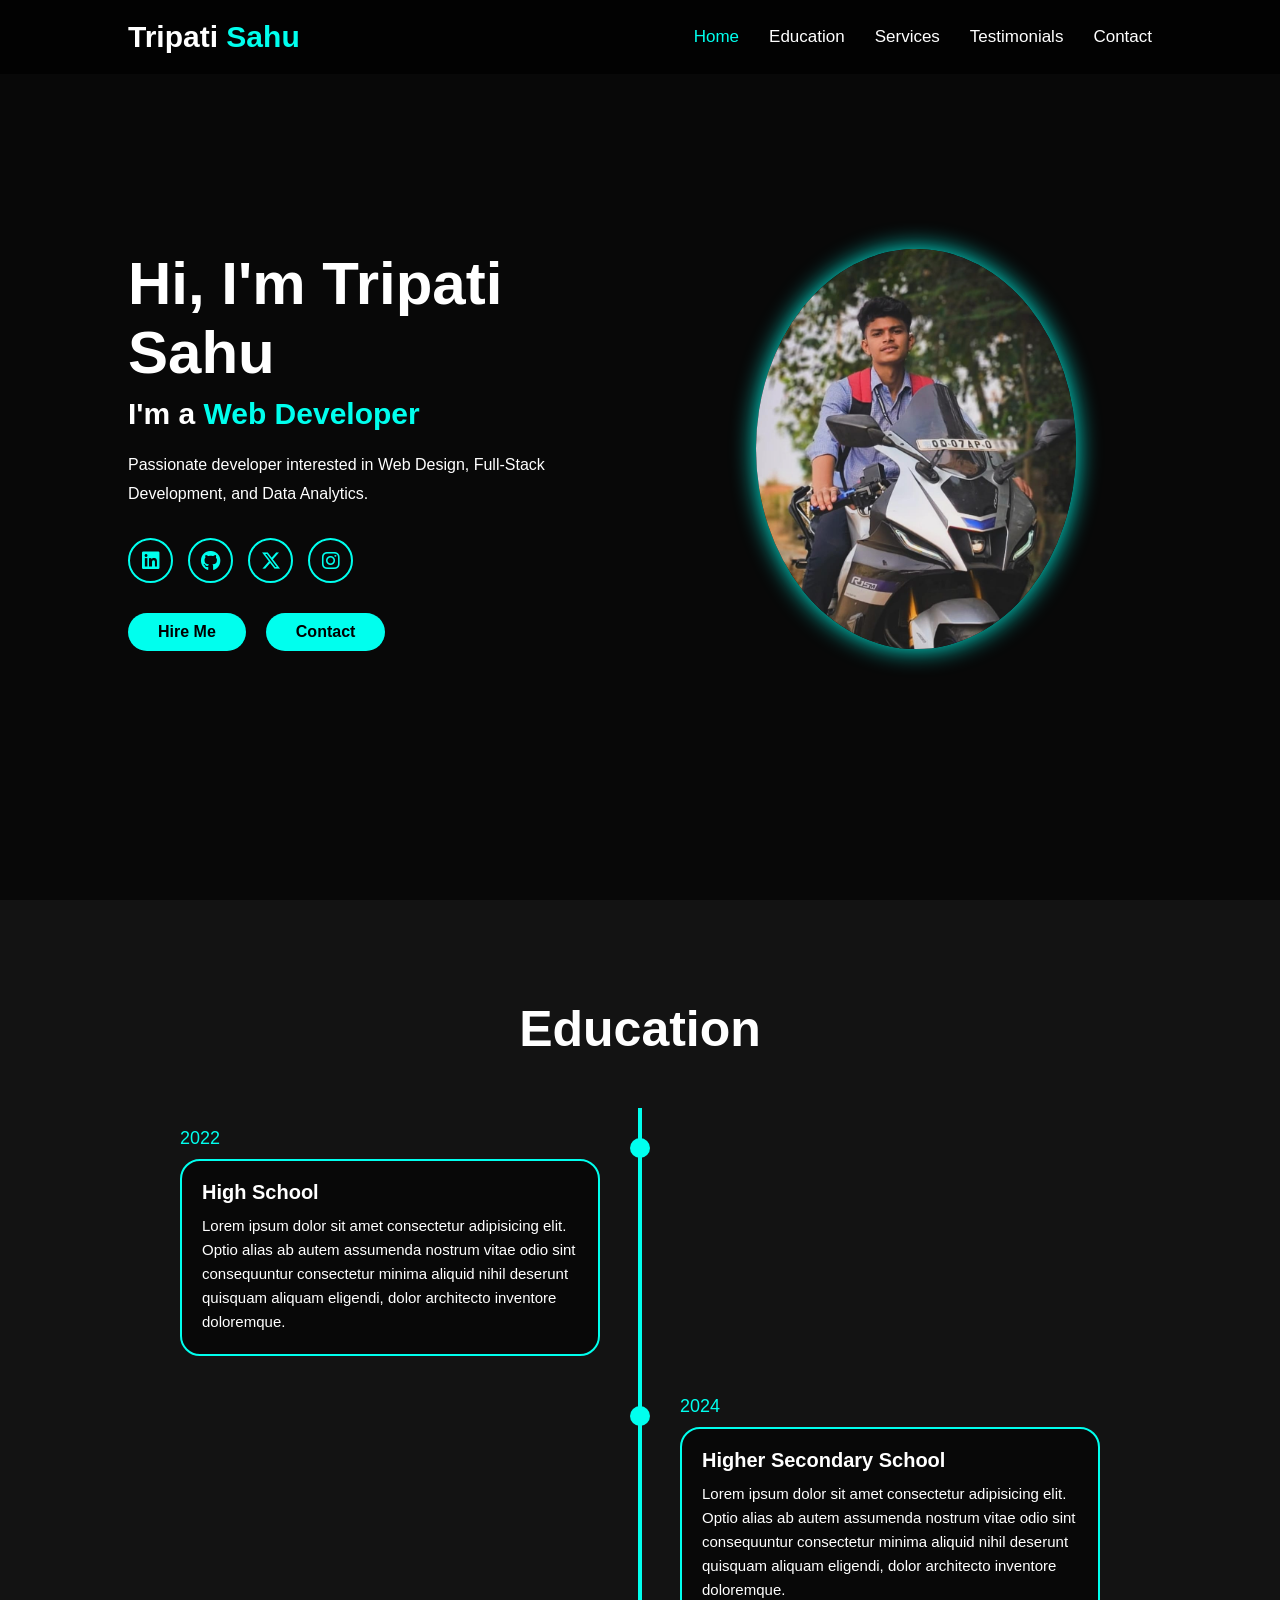
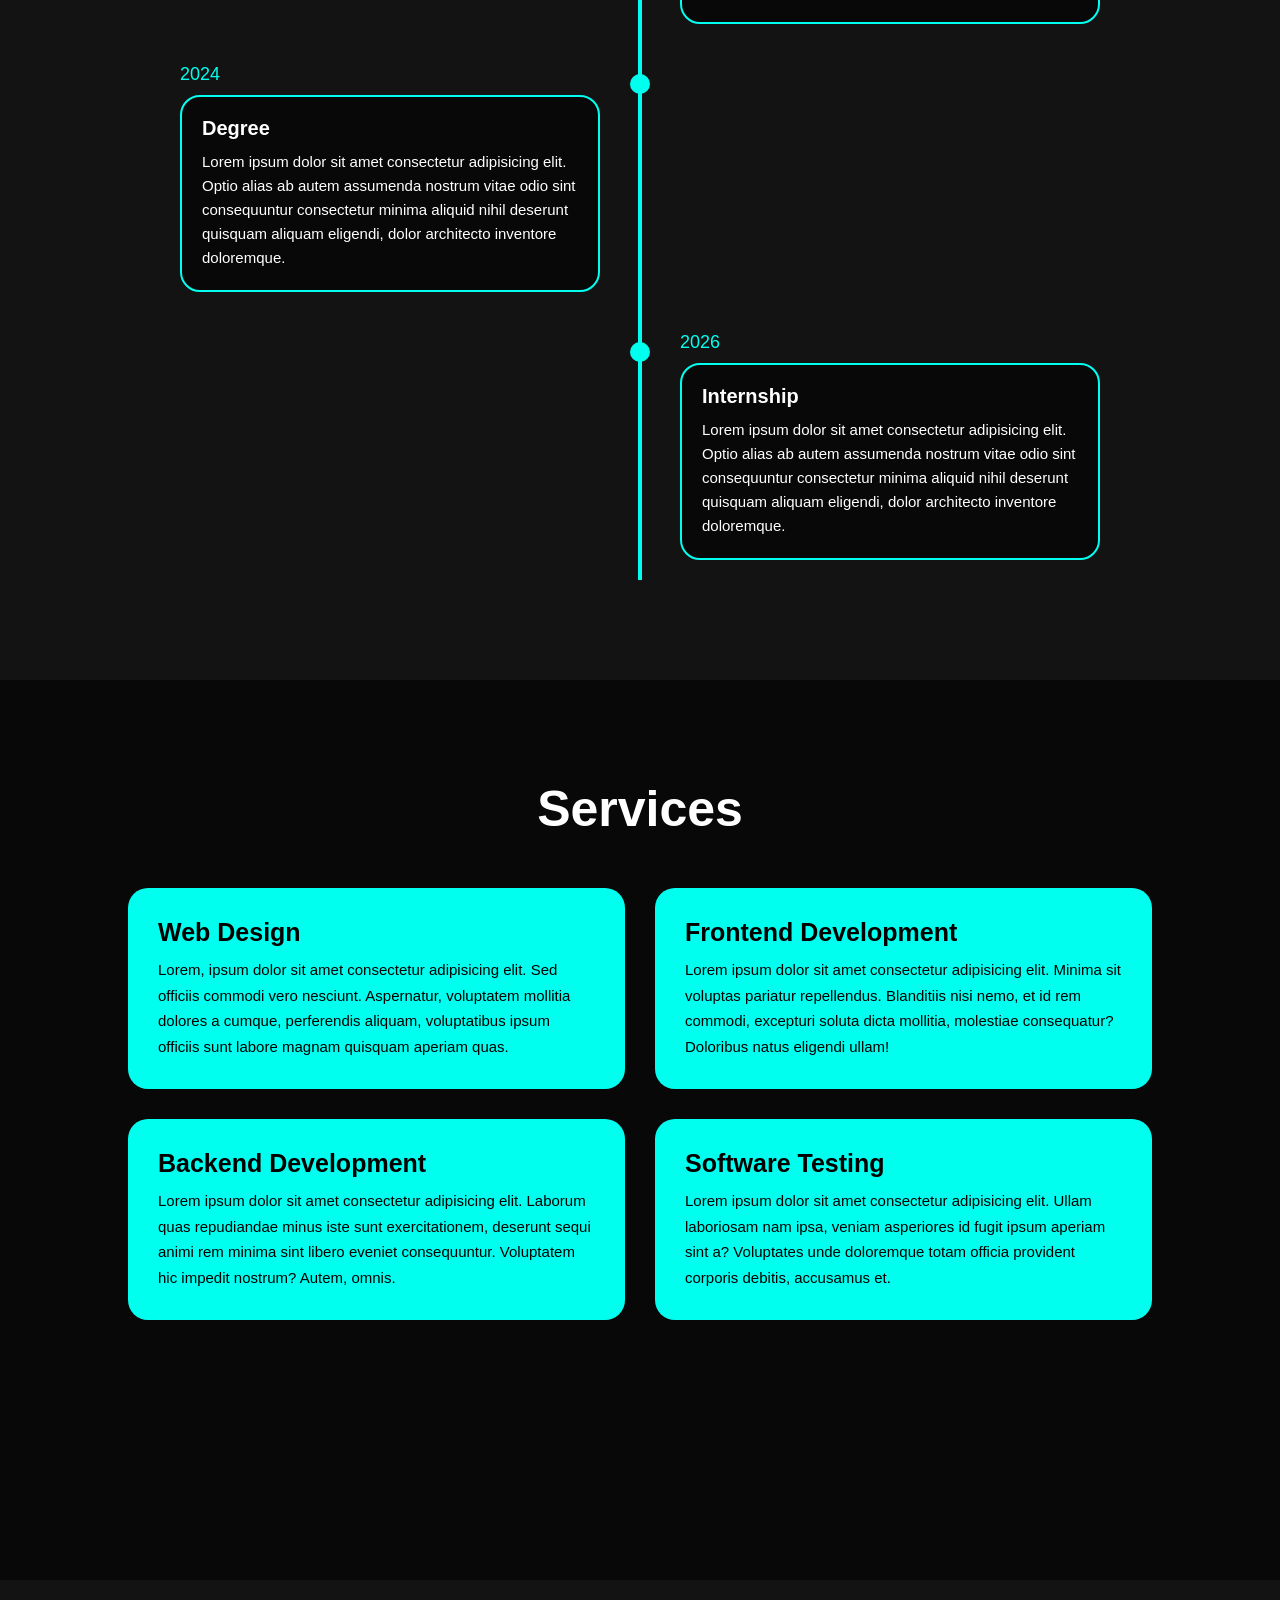
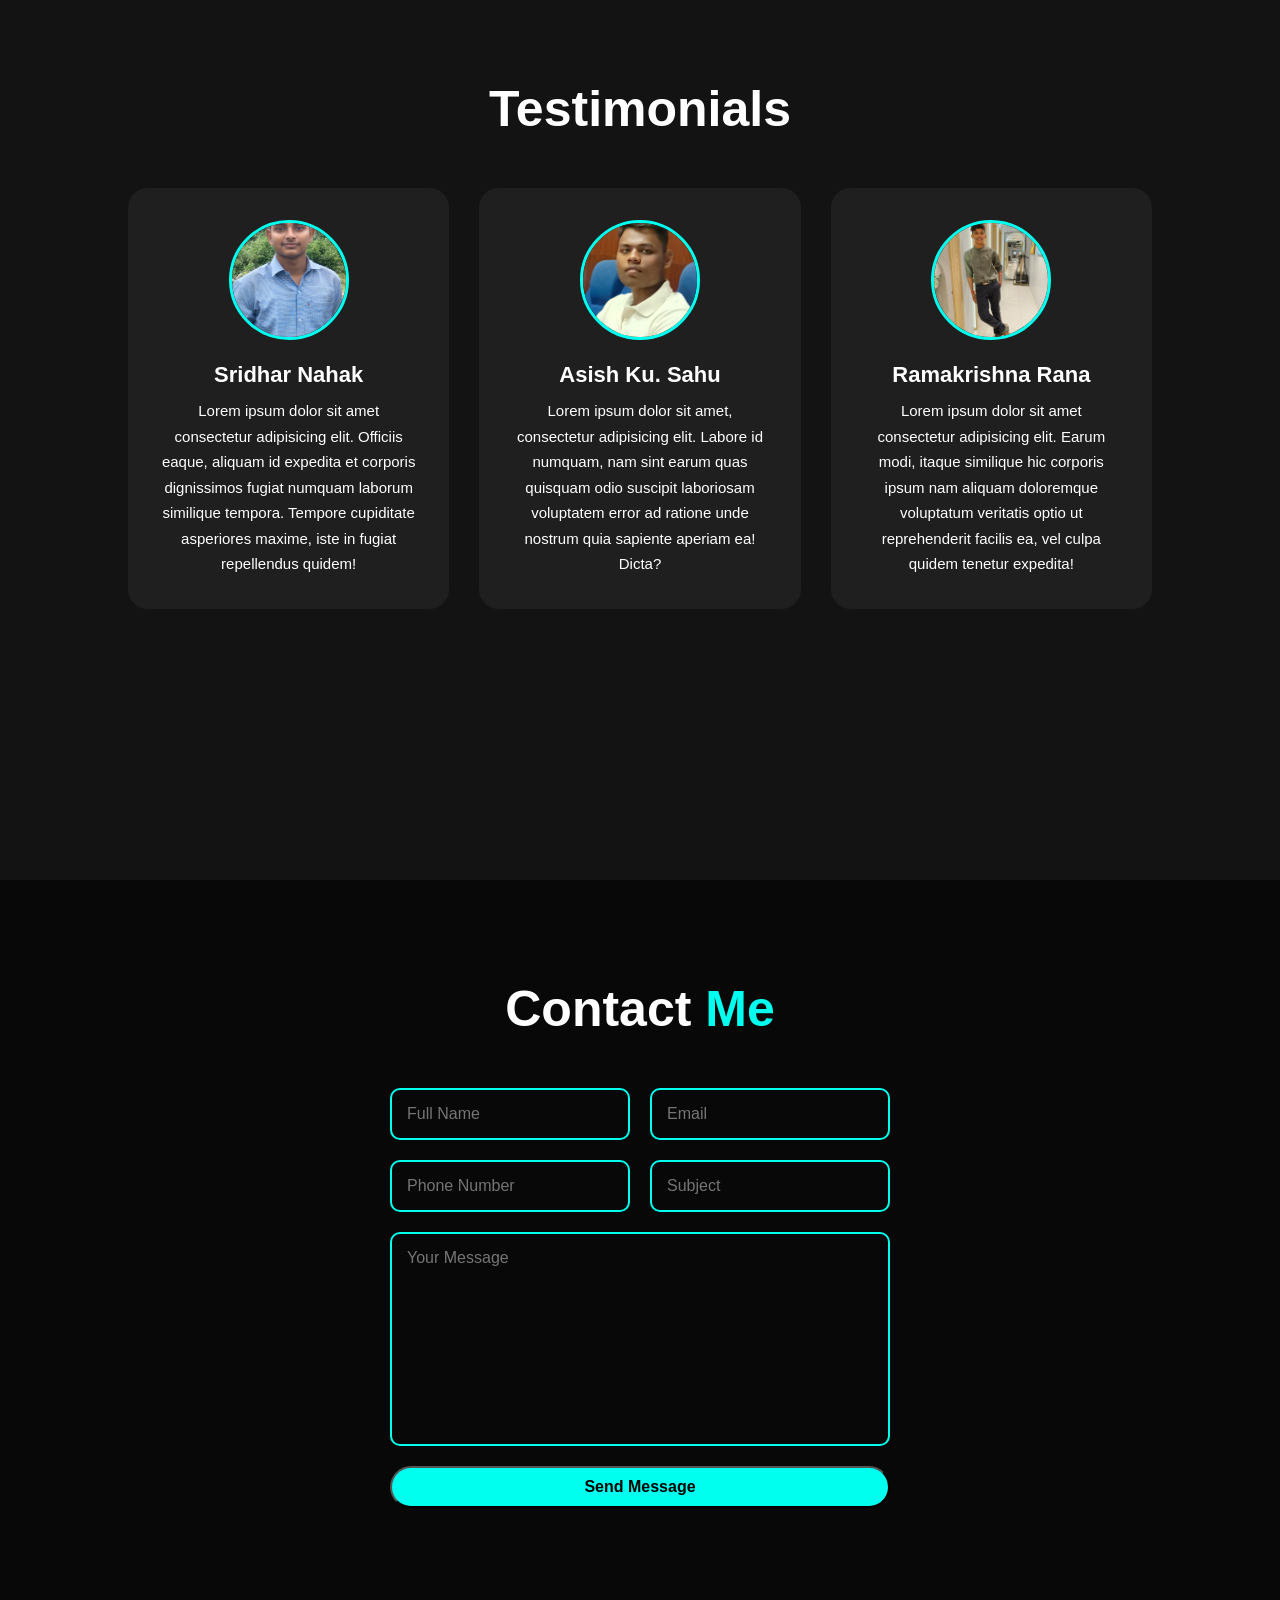
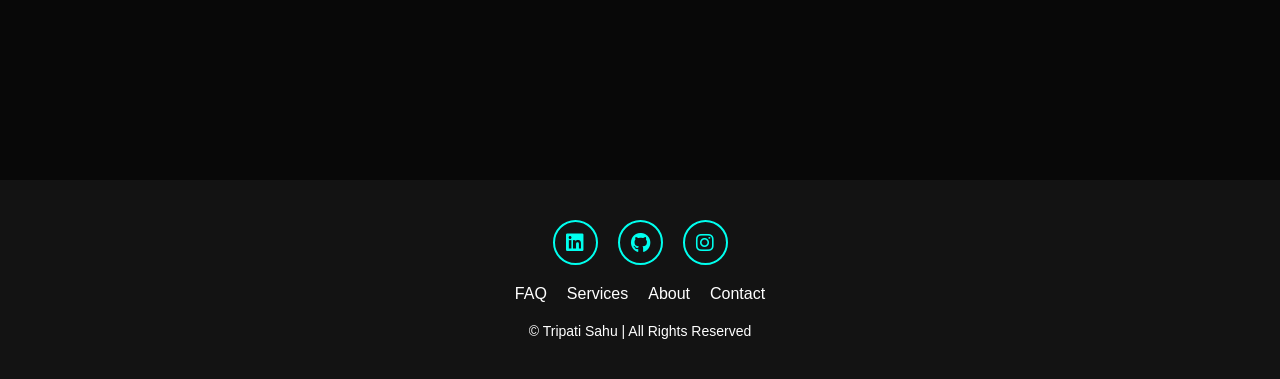
==== index.html @ f97c0d3f "Rename portfolio2.html to index.html.html" ====
<!DOCTYPE html>
<html lang="en">
<head>
  <meta charset="UTF-8" />
  <meta name="viewport" content="width=device-width, initial-scale=1.0"/>
  <title>Responsive Portfolio</title>
   <link rel="stylesheet" href="portfolio2.css">
  <link rel="stylesheet"
  href="https://cdnjs.cloudflare.com/ajax/libs/font-awesome/6.5.1/css/all.min.css"/>

  
</head>

<body>

  <!-- HEADER -->

  <header class="header">

    <a href="#" class="logo">
      Tripati <span>Sahu</span>
    </a>

    <i class="fa-solid fa-bars" id="menu-icon"></i>

    <nav class="navbar">
      <a href="#home" class="active">Home</a>
      <a href="#education">Education</a>
      <a href="#services">Services</a>
      <a href="#testimonials">Testimonials</a>
      <a href="#contact">Contact</a>
    </nav>

  </header>

  <!-- HOME -->

  <section class="home" id="home">

    <div class="home-content">

      <h1>Hi, I'm Tripati Sahu</h1>

      <h3>I'm a <span>Web Developer</span></h3>

      <p>
        Passionate developer interested in Web Design,
        Full-Stack Development, and Data Analytics.
      </p>

      <div class="social-icons">
        <a href="#"><i class="fa-brands fa-linkedin"></i></a>
        <a href="#"><i class="fa-brands fa-github"></i></a>
        <a href="#"><i class="fa-brands fa-x-twitter"></i></a>
        <a href="#"><i class="fa-brands fa-instagram"></i></a>
      </div>

      <div class="btn-group">
        <a href="#" class="btn">Hire Me</a>
        <a href="#" class="btn">Contact</a>
      </div>

    </div>

    <div class="home-img">
      <img src="mine.jpeg" alt="">
    </div>

  </section>

  <!-- EDUCATION -->

  <section class="education" id="education">



    <h2 class="heading">Education</h2>

        <div class="timeline-items">

            <div class="timeline-item">
                <div class="timeline-dot"></div>
                <div class="timeline-date">2022</div>
                <div class="timeline-content"><h3>High School</h3><p>Lorem ipsum dolor sit amet consectetur adipisicing elit. Optio alias ab autem assumenda nostrum vitae odio sint consequuntur consectetur minima aliquid nihil deserunt quisquam aliquam eligendi, dolor architecto inventore doloremque.</p></div>
            </div>

            <div class="timeline-item">
                <div class="timeline-dot"></div>
                <div class="timeline-date">2024</div>
                <div class="timeline-content"><h3>Higher Secondary School</h3><p>Lorem ipsum dolor sit amet consectetur adipisicing elit. Optio alias ab autem assumenda nostrum vitae odio sint consequuntur consectetur minima aliquid nihil deserunt quisquam aliquam eligendi, dolor architecto inventore doloremque.</p></div>
            </div>

            <div class="timeline-item">
                <div class="timeline-dot"></div>
                <div class="timeline-date">2024</div>
                <div class="timeline-content"><h3>Degree</h3><p>Lorem ipsum dolor sit amet consectetur adipisicing elit. Optio alias ab autem assumenda nostrum vitae odio sint consequuntur consectetur minima aliquid nihil deserunt quisquam aliquam eligendi, dolor architecto inventore doloremque.</p></div>
            </div>

            <div class="timeline-item">
                <div class="timeline-dot"></div>
                <div class="timeline-date">2026</div>
                <div class="timeline-content"><h3>Internship</h3><p>Lorem ipsum dolor sit amet consectetur adipisicing elit. Optio alias ab autem assumenda nostrum vitae odio sint consequuntur consectetur minima aliquid nihil deserunt quisquam aliquam eligendi, dolor architecto inventore doloremque.</p></div>
            </div>
        </div>  


  </section>

  <!-- SERVICES -->

  <section class="services" id="services">

    <h2 class="heading">Services</h2>

    <div class="service-container">

      <div class="service-box">
        <div class="service-info">
          <h4>Web Design</h4>
          <p>Lorem, ipsum dolor sit amet consectetur adipisicing elit. Sed officiis commodi vero nesciunt. Aspernatur, voluptatem mollitia dolores a cumque, perferendis aliquam, voluptatibus ipsum officiis sunt labore magnam quisquam aperiam quas.</p>
        </div>
      </div>

      <div class="service-box">
        <div class="service-info">
          <h4>Frontend Development</h4>
          <p>Lorem ipsum dolor sit amet consectetur adipisicing elit. Minima sit voluptas pariatur repellendus. Blanditiis nisi nemo, et id rem commodi, excepturi soluta dicta mollitia, molestiae consequatur? Doloribus natus eligendi ullam!</p>
        </div>
      </div>

      <div class="service-box">
        <div class="service-info">
          <h4>Backend Development</h4>
          <p>Lorem ipsum dolor sit amet consectetur adipisicing elit. Laborum quas repudiandae minus iste sunt exercitationem, deserunt sequi animi rem minima sint libero eveniet consequuntur. Voluptatem hic impedit nostrum? Autem, omnis.</p>
        </div>
      </div>

      <div class="service-box">
        <div class="service-info">
          <h4>Software Testing</h4>
          <p>Lorem ipsum dolor sit amet consectetur adipisicing elit. Ullam laboriosam nam ipsa, veniam asperiores id fugit ipsum aperiam sint a? Voluptates unde doloremque totam officia provident corporis debitis, accusamus et.</p>
        </div>
      </div>

    </div>

  </section>

  <!-- TESTIMONIALS -->

  <section class="testimonials" id="testimonials">

    <h2 class="heading">Testimonials</h2>

    <div class="wrapper">

      <div class="testimonial-item">
        <img src="sridhar.png" alt="">
        <h2>Sridhar Nahak</h2>
        <p>Lorem ipsum dolor sit amet consectetur adipisicing elit. Officiis eaque, aliquam id expedita et corporis dignissimos fugiat numquam laborum similique tempora. Tempore cupiditate asperiores maxime, iste in fugiat repellendus quidem!</p>
      </div>

      <div class="testimonial-item">
        <img src="jod.png" alt="">
        <h2>Asish Ku. Sahu</h2>
        <p>Lorem ipsum dolor sit amet, consectetur adipisicing elit. Labore id numquam, nam sint earum quas quisquam odio suscipit laboriosam voluptatem error ad ratione unde nostrum quia sapiente aperiam ea! Dicta?</p>
      </div>

      <div class="testimonial-item">
        <img src="chandan.jpg" alt="">
        <h2>Ramakrishna Rana</h2>
        <p>Lorem ipsum dolor sit amet consectetur adipisicing elit. Earum modi, itaque similique hic corporis ipsum nam aliquam doloremque voluptatum veritatis optio ut reprehenderit facilis ea, vel culpa quidem tenetur expedita!</p>
      </div>

    </div>

  </section>

  <!-- CONTACT -->

  <section class="contact" id="contact">

    <h2 class="heading">Contact <span>Me</span></h2>

    <form>

      <div class="input-box">
        <input type="text" placeholder="Full Name">
        <input type="email" placeholder="Email">
      </div>

      <div class="input-box">
        <input type="number" placeholder="Phone Number">
        <input type="text" placeholder="Subject">
      </div>

      <textarea rows="10" placeholder="Your Message"></textarea>

      <input type="submit" value="Send Message" class="btn">

    </form>

  </section>

  <!-- FOOTER -->

  <footer class="footer">

    <div class="social">
      <a href="#"><i class="fa-brands fa-linkedin"></i></a>
      <a href="#"><i class="fa-brands fa-github"></i></a>
      <a href="#"><i class="fa-brands fa-instagram"></i></a>
    </div>

    <ul>
      <li><a href="#">FAQ</a></li>
      <li><a href="#">Services</a></li>
      <li><a href="#">About</a></li>
      <li><a href="#">Contact</a></li>
    </ul>

    <p class="copyright">
      © Tripati Sahu | All Rights Reserved
    </p>

  </footer>

  <!-- JAVASCRIPT -->

  <script src="portfolio.js"></script>

</body>
</html>
---- portfolio2.css ----
*{
      margin:0;
      padding:0;
      box-sizing:border-box;
      text-decoration:none;
      list-style:none;
      scroll-behavior:smooth;
      font-family:'Poppins',sans-serif;
    }

    :root{
      --bg-color:#080808;
      --second-bg-color:#131313;
      --text-color:white;
      --main-color:#00ffee;
    }

    html{
      font-size:62.5%;
      overflow-x:hidden;
    }

    body{
      background:var(--bg-color);
      color:var(--text-color);
    }

    section{
      min-height:100vh;
      padding:10rem 10%;
    }

    /* HEADER */

    .header{
      position:fixed;
      width:100%;
      top:0;
      left:0;
      padding:2rem 10%;
      background:rgba(0,0,0,0.7);
      backdrop-filter:blur(10px);
      display:flex;
      justify-content:space-between;
      align-items:center;
      z-index:1000;
    }

    .logo{
      font-size:3rem;
      font-weight:700;
      color:white;
    }

    .logo span{
      color:var(--main-color);
    }

    .navbar{
      display:flex;
      gap:3rem;
    }

    .navbar a{
      color:white;
      font-size:1.7rem;
      transition:0.3s;
    }

    .navbar a:hover,
    .navbar a.active{
      color:var(--main-color);
    }

    #menu-icon{
      font-size:3rem;
      color:white;
      display:none;
      cursor:pointer;
    }

    /* HOME */

    .home{
      display:flex;
      align-items:center;
      justify-content:space-between;
      gap:8rem;
      flex-wrap:wrap;
    }

    .home-content{
      flex:1;
      min-width:300px;
    }

    .home-content h1{
      font-size:6rem;
      margin-bottom:1rem;
    }

    .home-content h3{
      font-size:3rem;
      margin-bottom:2rem;
    }

    .home-content span{
      color:var(--main-color);
    }

    .home-content p{
      font-size:1.6rem;
      line-height:1.8;
      margin-bottom:3rem;
    }

    .social-icons{
      display:flex;
      gap:1.5rem;
      margin-bottom:3rem;
      flex-wrap:wrap;
    }

    .social-icons a{
      width:45px;
      height:45px;
      display:flex;
      justify-content:center;
      align-items:center;
      border:2px solid var(--main-color);
      border-radius:50%;
      color:var(--main-color);
      font-size:2rem;
      transition:0.3s;
    }

    .social-icons a:hover{
      background:var(--main-color);
      color:black;
      transform:translateY(-5px);
    }

    .btn-group{
      display:flex;
      gap:2rem;
      flex-wrap:wrap;
    }

    .btn{
      padding:1rem 3rem;
      background:var(--main-color);
      color:black;
      border-radius:30px;
      font-size:1.6rem;
      font-weight:600;
      transition:0.3s;
    }

    .btn:hover{
      transform:scale(1.05);
      box-shadow:0 0 20px var(--main-color);
    }

    .home-img{
      flex:1;
      text-align:center;
      min-width:280px;
    }

    .home-img img{
      width:100%;
      max-width:320px;
      border-radius:50%;
      box-shadow:0 0 25px var(--main-color);
      transition:0.4s;
    }

    .home-img img:hover{
      box-shadow:
      0 0 25px var(--main-color),
      0 0 50px var(--main-color),
      0 0 100px var(--main-color);
    }

    /* HEADING */

    .heading{
      font-size:5rem;
      text-align:center;
      margin-bottom:5rem;
    }

    .heading span{
      color:var(--main-color);
    }

    /* EDUCATION */

    .education{
      background:var(--second-bg-color);
    }

    .timeline-items{
      max-width:1000px;
      margin:auto;
      position:relative;
    }

    .timeline-items::before{
      content:'';
      position:absolute;
      width:4px;
      height:100%;
      background:var(--main-color);
      left:50%;
      transform:translateX(-50%);
    }

    .timeline-item{
      position:relative;
      width:50%;
      padding:2rem 4rem;
    }

    .timeline-item:nth-child(odd){
      left:0;
      text-align:middle;
    }

    .timeline-item:nth-child(even){
      left:50%;
    }

    .timeline-dot{
      width:20px;
      height:20px;
      background:var(--main-color);
      border-radius:50%;
      position:absolute;
      top:30px;
      right:-10px;
    }

    .timeline-item:nth-child(even) .timeline-dot{
      left:-10px;
    }

    .timeline-content{
      background:var(--bg-color);
      padding:2rem;
      border-radius:20px;
      border:2px solid var(--main-color);
      transition:0.3s;
    }

    .timeline-content:hover{
      transform:scale(1.03);
    }

    .timeline-date{
      font-size:1.8rem;
      margin-bottom:1rem;
      color:var(--main-color);
    }

    .timeline-content h3{
      font-size:2rem;
      margin-bottom:1rem;
    }

    .timeline-content p{
      font-size:1.5rem;
      line-height:1.6;
    }

    /* SERVICES */

    .services{
      background:var(--bg-color);
    }

    .service-container{
      display:grid;
      grid-template-columns:repeat(2,1fr);
      gap:3rem;
    }

    .service-box{
      background:var(--main-color);
      color:black;
      padding:3rem;
      border-radius:20px;
      transition:0.3s;
    }

    .service-box:hover{
      transform:translateY(-10px);
    }

    .service-info h4{
      font-size:2.5rem;
      margin-bottom:1rem;
    }

    .service-info p{
      font-size:1.5rem;
      line-height:1.7;
    }

    /* TESTIMONIALS */

    .testimonials{
      background:var(--second-bg-color);
    }

    .wrapper{
      display:grid;
      grid-template-columns:repeat(3,1fr);
      gap:3rem;
    }

    .testimonial-item{
      background:rgba(255,255,255,0.05);
      padding:3rem;
      border-radius:20px;
      text-align:center;
      transition:0.3s;
      border:2px solid transparent;
    }

    .testimonial-item:hover{
      border-color:var(--main-color);
      transform:translateY(-10px);
    }

    .testimonial-item img{
      width:120px;
      height:120px;
      border-radius:50%;
      object-fit:cover;
      margin-bottom:2rem;
      border:3px solid var(--main-color);
    }

    .testimonial-item h2{
      font-size:2.2rem;
      margin-bottom:1rem;
    }

    .testimonial-item p{
      font-size:1.5rem;
      line-height:1.7;
    }

    /* CONTACT */

    .contact form{
      max-width:500px;
      margin:auto;
      display:flex;
      flex-direction:column;
      gap:2rem;
    }

    .input-box{
      display:flex;
      gap:2rem;
      flex-wrap:wrap;
    }

    .input-box input,
    textarea{
      flex:1;
      padding:1.5rem;
      border-radius:10px;
      border:2px solid var(--main-color);
      background:transparent;
      color:white;
      font-size:1.6rem;
    }

    textarea{
      resize:none;
    }

    /* FOOTER */

    .footer{
      background:var(--second-bg-color);
      padding:4rem 10%;
      text-align:center;
    }

    .footer .social{
      display:flex;
      justify-content:center;
      gap:2rem;
      margin-bottom:2rem;
      flex-wrap:wrap;
    }

    .footer .social a{
      width:45px;
      height:45px;
      border-radius:50%;
      border:2px solid var(--main-color);
      display:flex;
      justify-content:center;
      align-items:center;
      color:var(--main-color);
      font-size:2rem;
      transition:0.3s;
    }

    .footer .social a:hover{
      background:var(--main-color);
      color:black;
    }

    .footer ul{
      display:flex;
      justify-content:center;
      gap:2rem;
      flex-wrap:wrap;
      margin-bottom:2rem;
    }

    .footer ul a{
      color:white;
      font-size:1.6rem;
    }

    .copyright{
      font-size:1.4rem;
    }

    /* RESPONSIVE */

    @media(max-width:991px){

      html{
        font-size:55%;
      }

      .home{
        flex-direction:column-reverse;
        text-align:center;
      }

      .home-content{
        display:flex;
        flex-direction:column;
        align-items:center;
      }

      .service-container{
        grid-template-columns:1fr;
      }

      .wrapper{
        grid-template-columns:1fr;
      }

      .timeline-items::before{
        left:8px;
      }

      .timeline-item{
        width:100%;
        padding-left:4rem;
        padding-right:1rem;
        text-align:left !important;
        left:0 !important;
      }

      .timeline-dot{
        left:0;
      }
    }

    @media(max-width:768px){

      #menu-icon{
        display:block;
      }

      .navbar{
        position:absolute;
        top:100%;
        right:-100%;
        width:70%;
        background:#111;
        flex-direction:column;
        padding:3rem;
        transition:0.4s;
      }

      .navbar.active{
        right:0;
      }

      .home-content h1{
        font-size:4.5rem;
      }

      .home-content h3{
        font-size:2.5rem;
      }

      .heading{
        font-size:4rem;
      }

      .input-box{
        flex-direction:column;
      }

      .btn-group{
        justify-content:center;
      }
    }

    @media(max-width:480px){

      html{
        font-size:50%;
      }

      .header{
        padding:2rem 5%;
      }

      section{
        padding:10rem 5%;
      }

      .home-content h1{
        font-size:4rem;
      }

      .home-img img{
        max-width:250px;
      }
    }
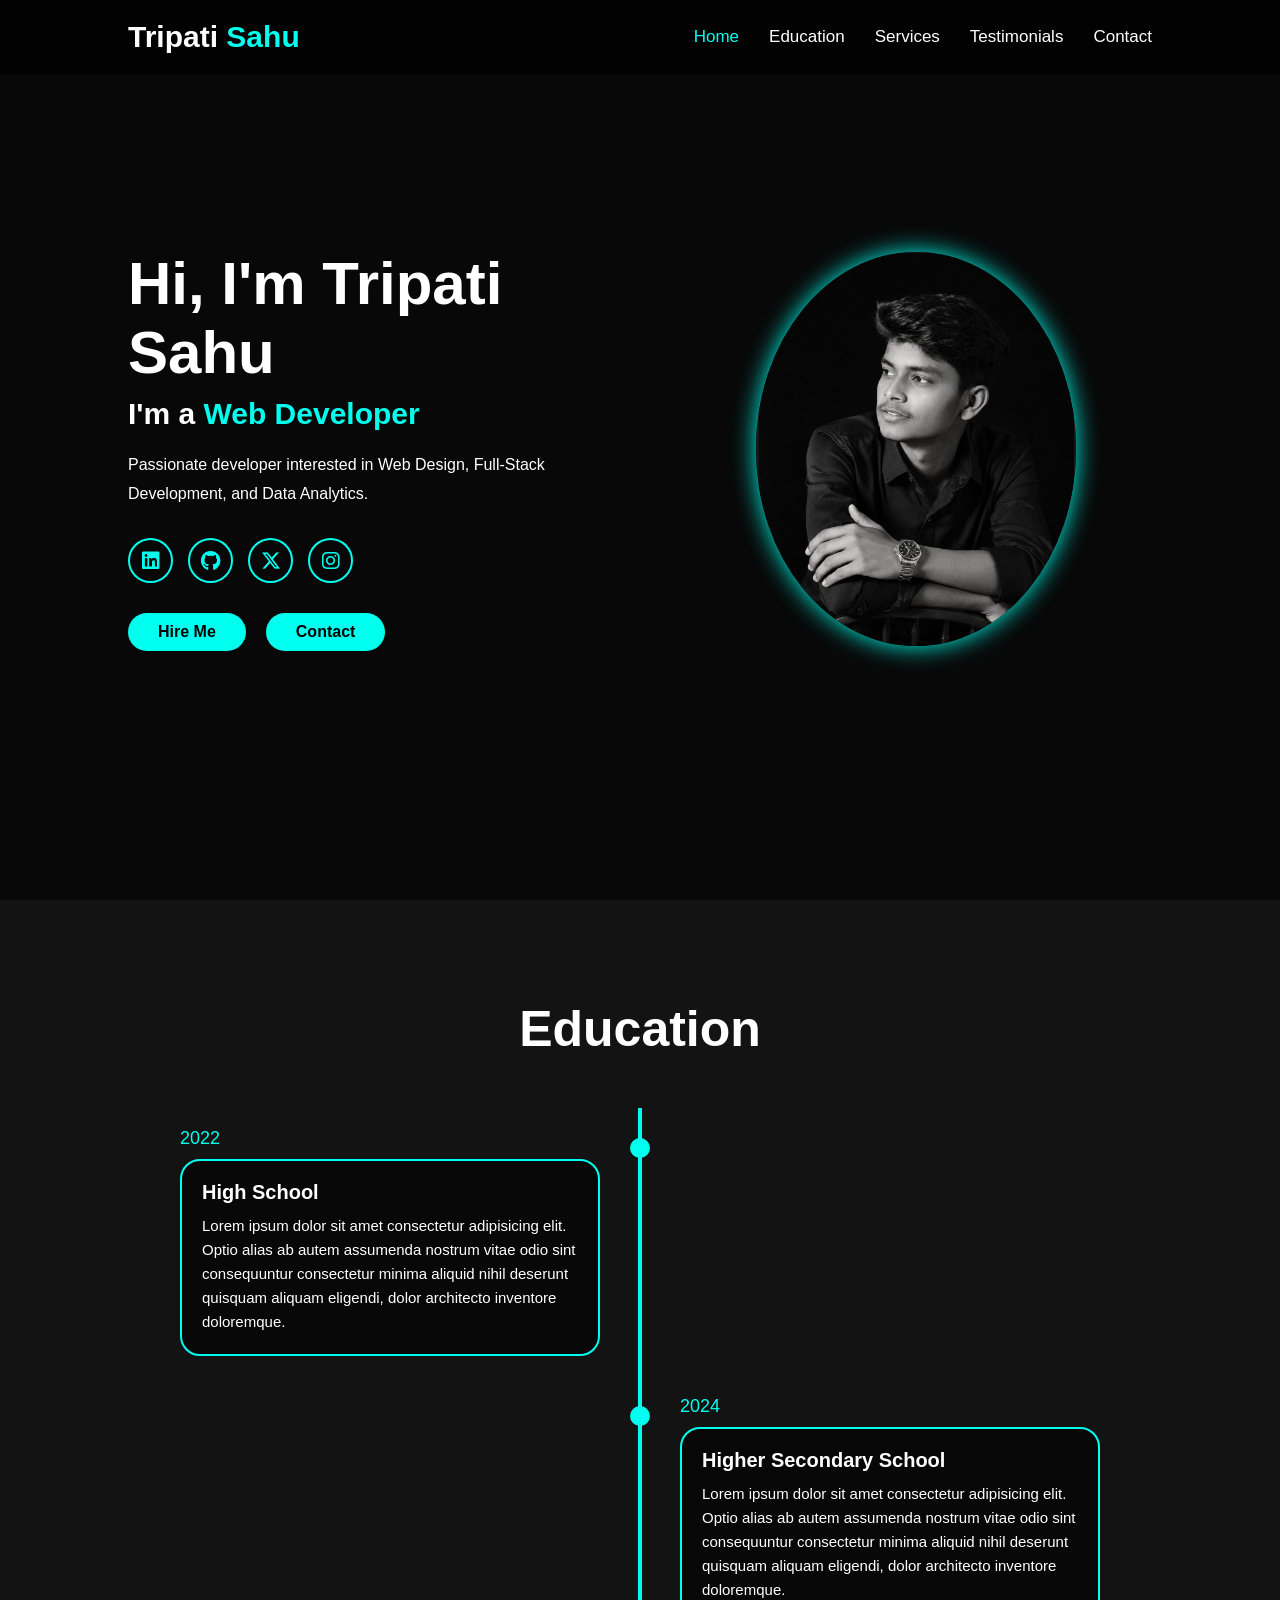
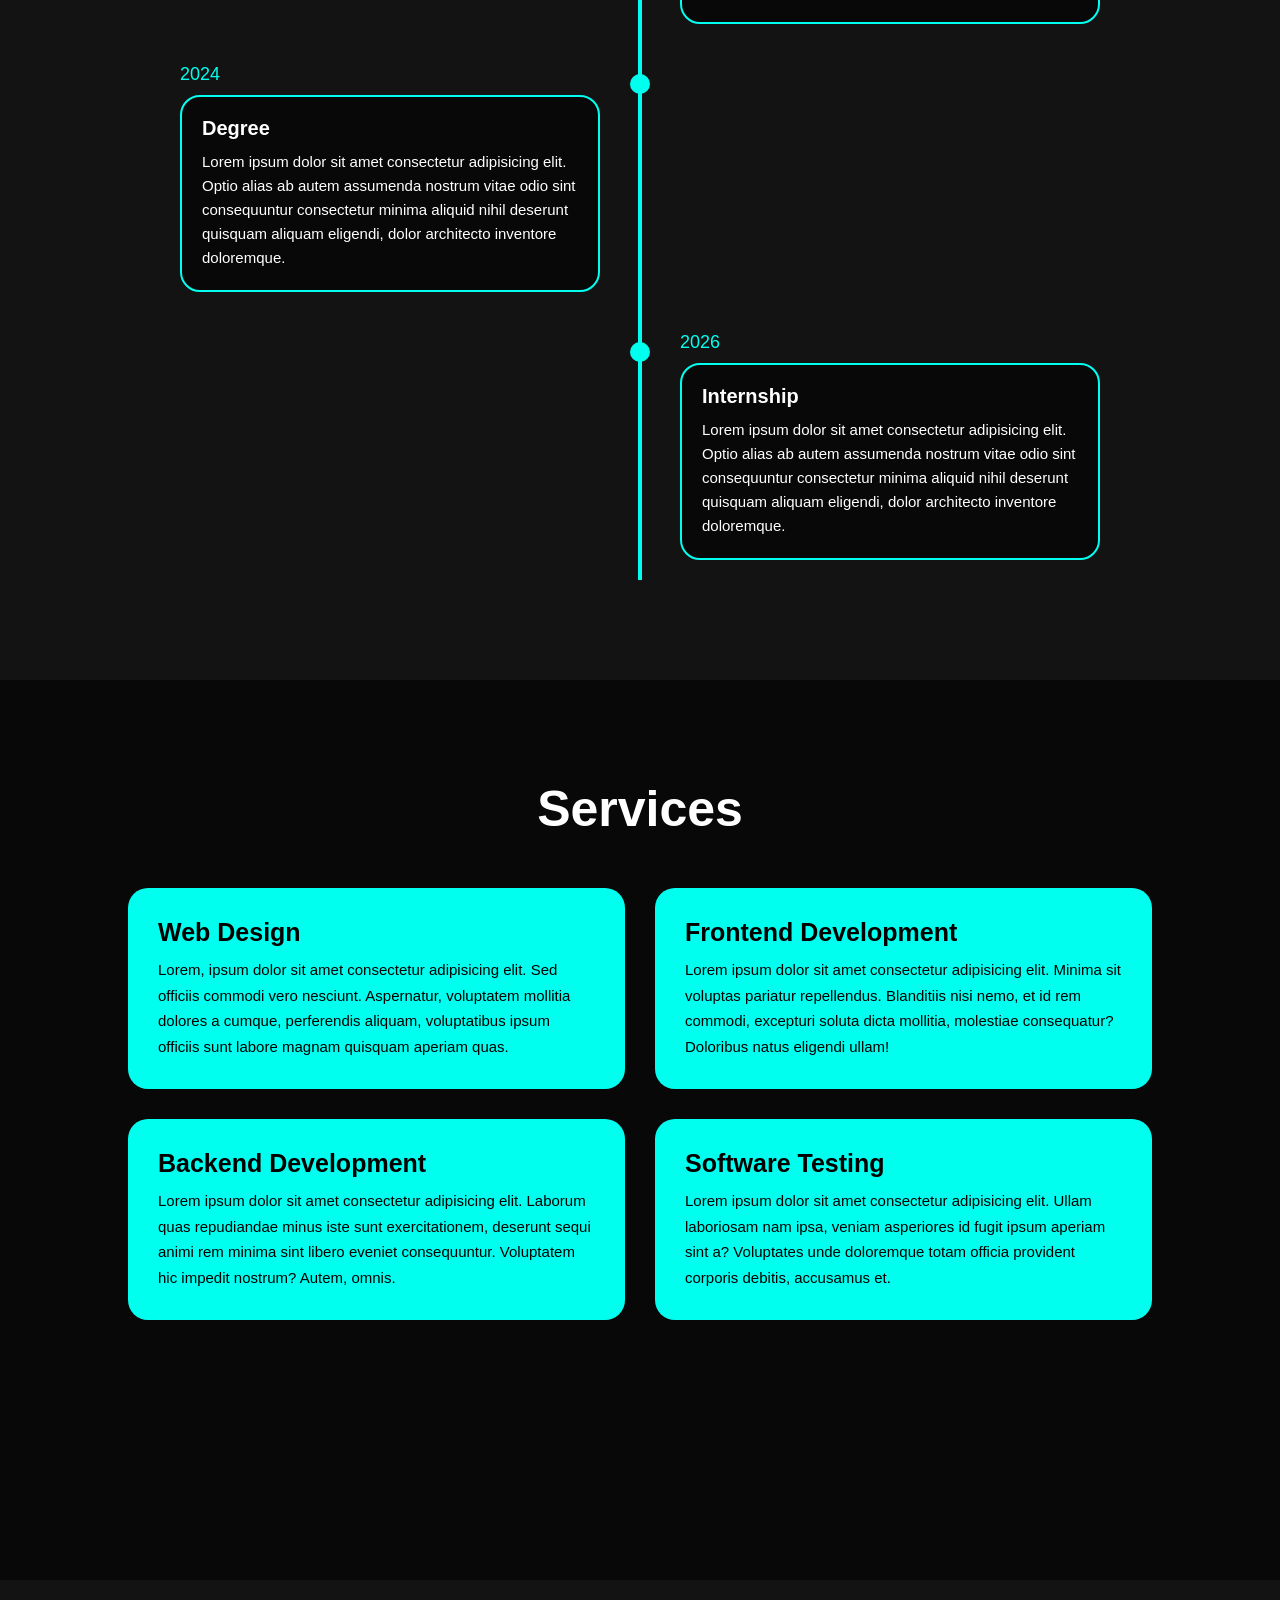
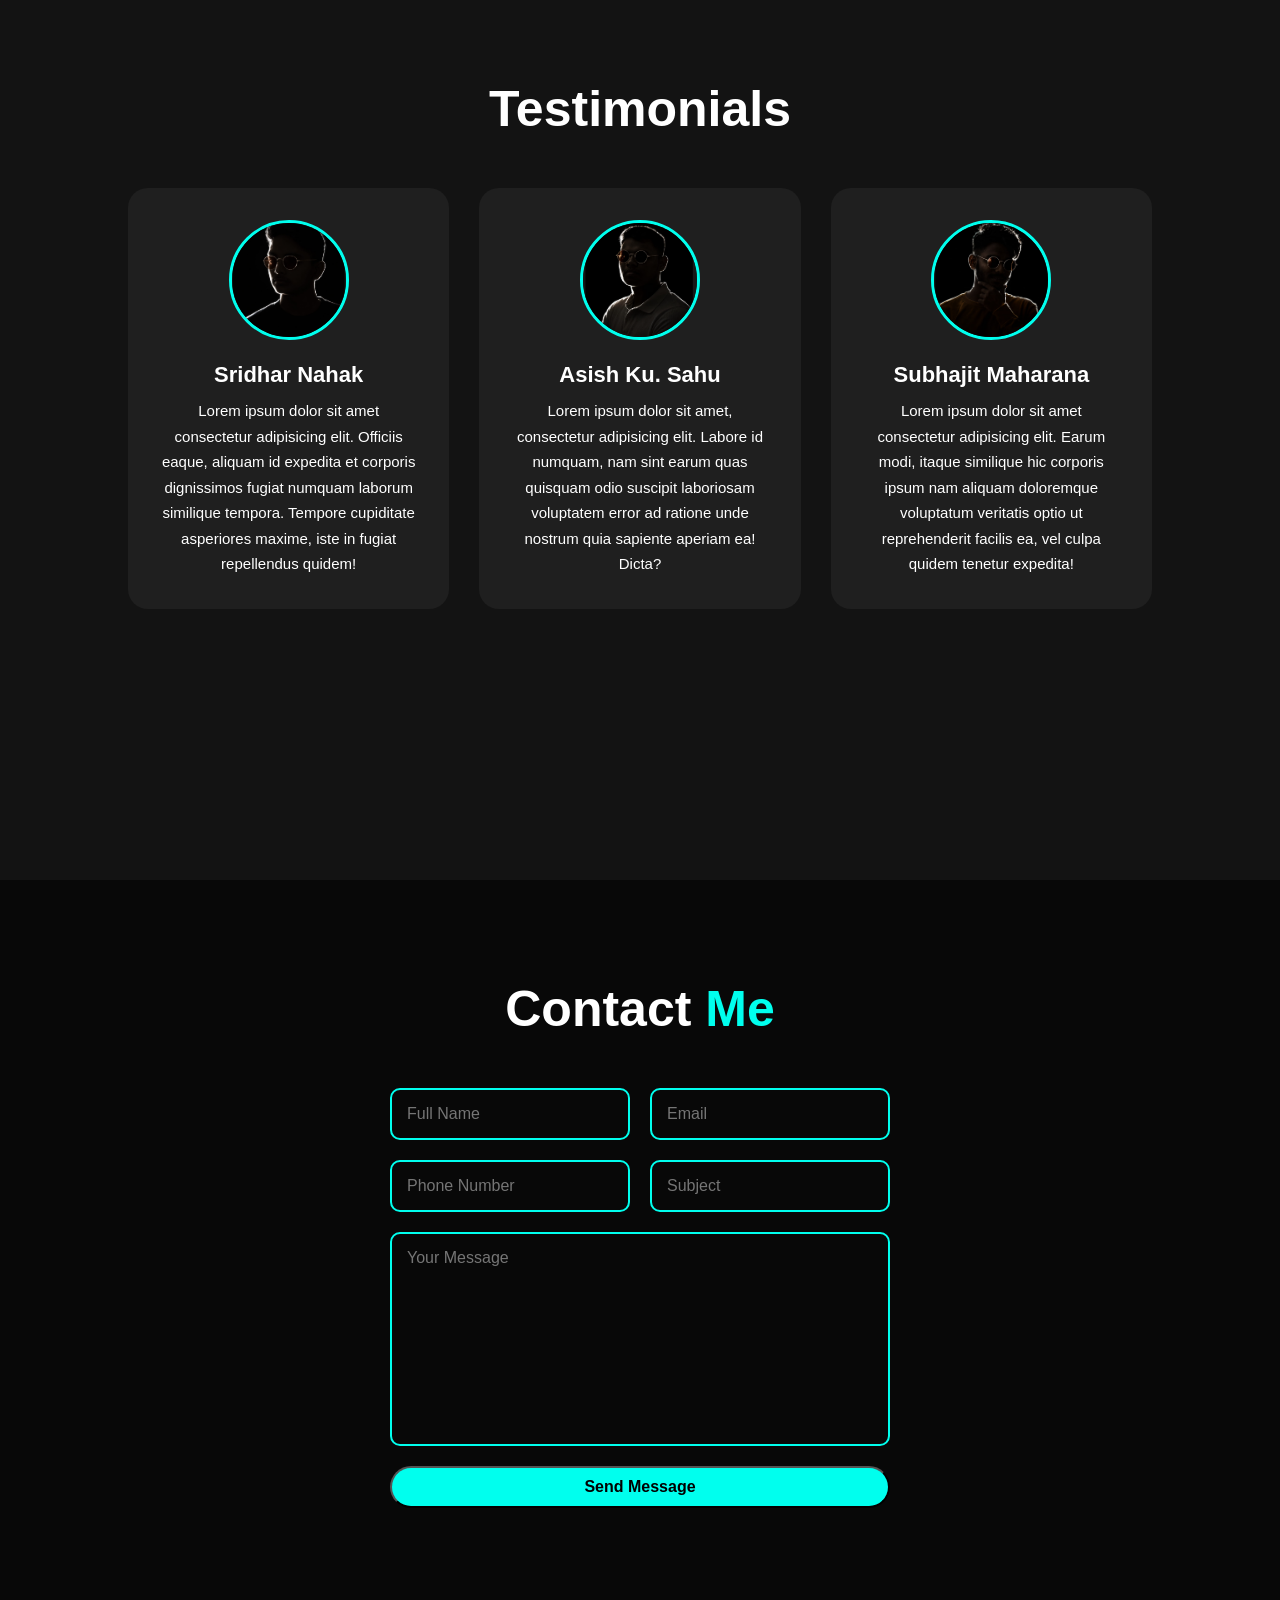
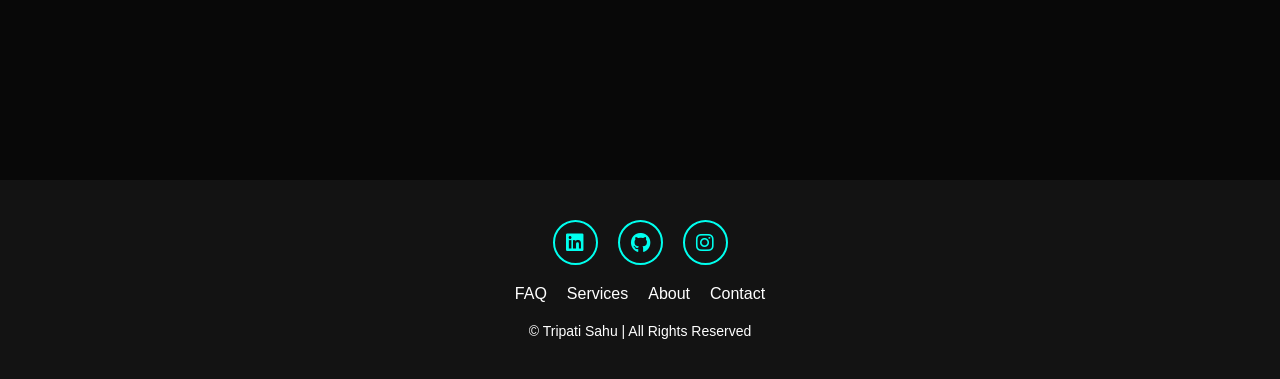
==== commit d5d56910: "Restore index.html to original state" ====
--- a/index.html
+++ b/index.html
@@ -63,7 +63,7 @@
     </div>
 
     <div class="home-img">
-      <img src="mine.jpeg" alt="">
+      <img src="personal.png" alt="">
     </div>
 
   </section>
@@ -167,8 +167,8 @@
       </div>
 
       <div class="testimonial-item">
-        <img src="chandan.jpg" alt="">
-        <h2>Ramakrishna Rana</h2>
+        <img src="macha.png" alt="">
+        <h2>Subhajit Maharana</h2>
         <p>Lorem ipsum dolor sit amet consectetur adipisicing elit. Earum modi, itaque similique hic corporis ipsum nam aliquam doloremque voluptatum veritatis optio ut reprehenderit facilis ea, vel culpa quidem tenetur expedita!</p>
       </div>
 
